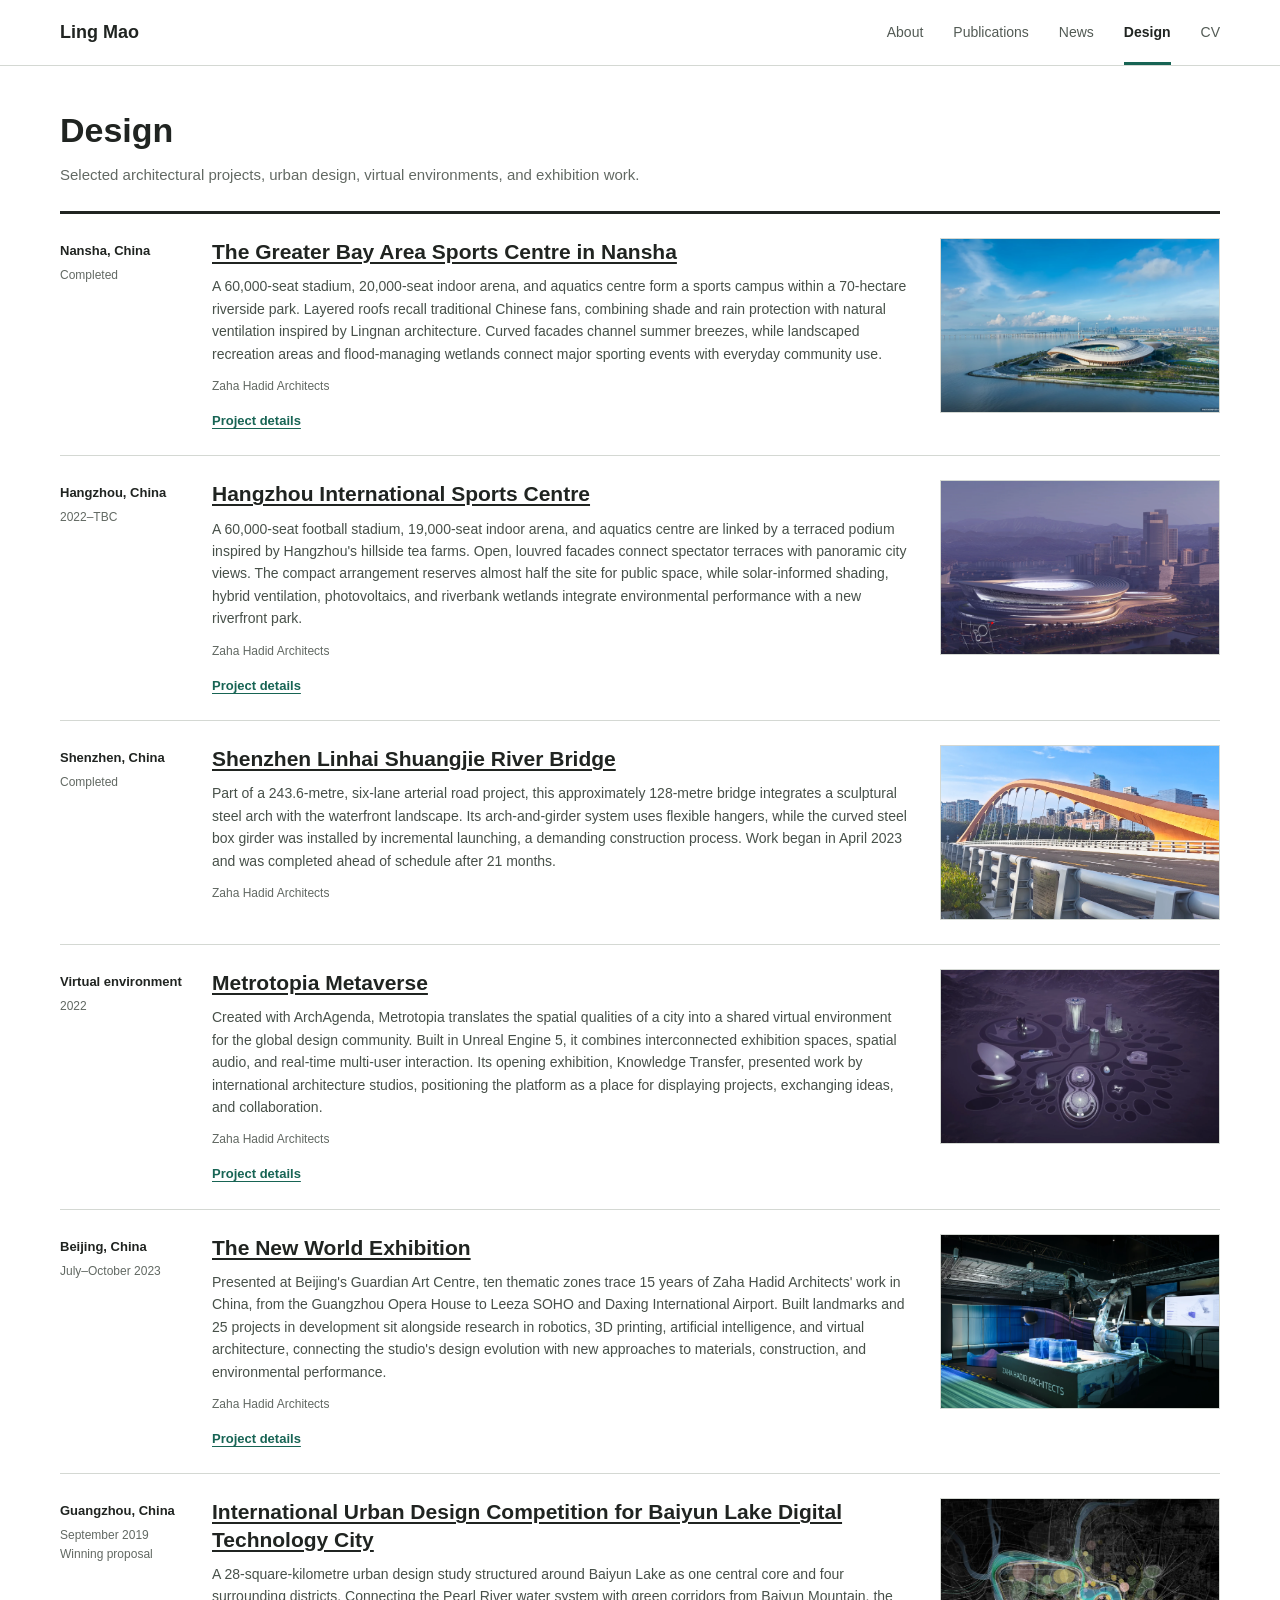
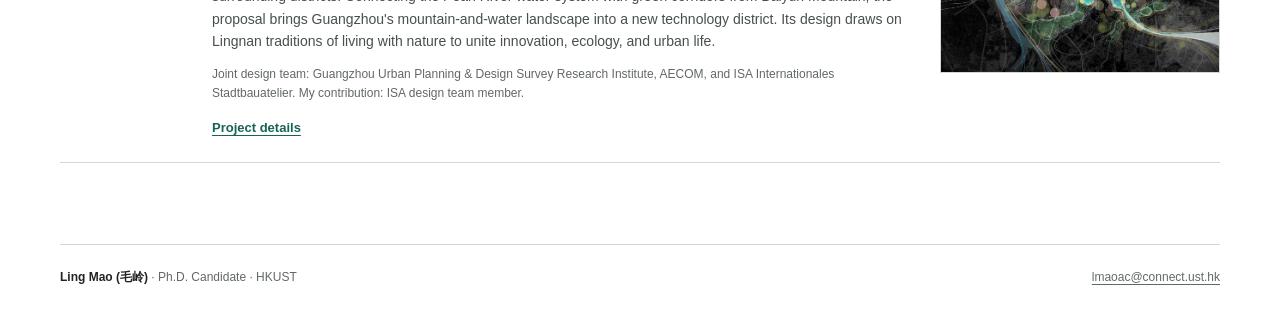
==== Design/index.html @ faff243c "Publish academic homepage" ====
<!doctype html>
<html lang="en">
<head>
  <meta charset="utf-8">
  <meta name="viewport" content="width=device-width, initial-scale=1">
  <meta name="description" content="Ling Mao (毛岭), Ph.D. Candidate at HKUST. Building performance simulation, AI-driven surrogate modeling, BIPV, and low-carbon building design.">
  <title>Design · Ling Mao</title>
  <link rel="icon" href="/favicon.svg" type="image/svg+xml">
  <link rel="stylesheet" href="/assets/styles.css">
</head>
<body>
<header class="site-header"><div class="page-shell header-inner"><a class="site-brand" href="/">Ling Mao</a><nav class="primary-nav" aria-label="Primary navigation"><a href="/">About</a><a href="/Publications/">Publications</a><a href="/News/">News</a><a href="/Design/" aria-current="page">Design</a><a href="/CV/">CV</a></nav></div></header>
<main class="page-shell inner-page"><header class="page-intro"><h1>Design</h1><p>Selected architectural projects, urban design, virtual environments, and exhibition work.</p></header><section class="editorial-list" aria-label="Design projects">
<article class="editorial-row" id="greater-bay-area"><div class="row-meta"><strong>Nansha, China</strong><span>Completed</span></div><div class="row-copy"><h2><a href="https://www.zha.com/projects/architecture/greater-bay-area-sports-centre" target="_blank" rel="noreferrer">The Greater Bay Area Sports Centre in Nansha</a></h2><p>A 60,000-seat stadium, 20,000-seat indoor arena, and aquatics centre form a sports campus within a 70-hectare riverside park. Layered roofs recall traditional Chinese fans, combining shade and rain protection with natural ventilation inspired by Lingnan architecture. Curved facades channel summer breezes, while landscaped recreation areas and flood-managing wetlands connect major sporting events with everyday community use.</p><p class="project-credit">Zaha Hadid Architects</p><a class="text-link" href="https://www.zha.com/projects/architecture/greater-bay-area-sports-centre" target="_blank" rel="noreferrer">Project details</a></div><a class="row-media" href="https://www.zha.com/projects/architecture/greater-bay-area-sports-centre" target="_blank" rel="noreferrer"><img src="/assets/images/design/gba-cover.webp" alt="Waterfront aerial view of the Greater Bay Area Sports Centre in Nansha" loading="lazy" decoding="async"></a></article>
<article class="editorial-row" id="hangzhou"><div class="row-meta"><strong>Hangzhou, China</strong><span>2022–TBC</span></div><div class="row-copy"><h2><a href="https://www.zha.com/projects/architecture/hangzhou-international-sports-centre" target="_blank" rel="noreferrer">Hangzhou International Sports Centre</a></h2><p>A 60,000-seat football stadium, 19,000-seat indoor arena, and aquatics centre are linked by a terraced podium inspired by Hangzhou's hillside tea farms. Open, louvred facades connect spectator terraces with panoramic city views. The compact arrangement reserves almost half the site for public space, while solar-informed shading, hybrid ventilation, photovoltaics, and riverbank wetlands integrate environmental performance with a new riverfront park.</p><p class="project-credit">Zaha Hadid Architects</p><a class="text-link" href="https://www.zha.com/projects/architecture/hangzhou-international-sports-centre" target="_blank" rel="noreferrer">Project details</a></div><a class="row-media" href="https://www.zha.com/projects/architecture/hangzhou-international-sports-centre" target="_blank" rel="noreferrer"><img src="/assets/images/design/hangzhou-cover.webp" alt="Evening rendering of Hangzhou International Sports Centre" loading="lazy" decoding="async"></a></article>
<article class="editorial-row" id="shenzhen-bridge"><div class="row-meta"><strong>Shenzhen, China</strong><span>Completed</span></div><div class="row-copy"><h2><a href="#shenzhen-bridge">Shenzhen Linhai Shuangjie River Bridge</a></h2><p>Part of a 243.6-metre, six-lane arterial road project, this approximately 128-metre bridge integrates a sculptural steel arch with the waterfront landscape. Its arch-and-girder system uses flexible hangers, while the curved steel box girder was installed by incremental launching, a demanding construction process. Work began in April 2023 and was completed ahead of schedule after 21 months.</p><p class="project-credit">Zaha Hadid Architects</p></div><a class="row-media" href="#shenzhen-bridge"><img src="/assets/images/design/bridge-cover.webp" alt="Orange arch and pedestrian walkway at Shenzhen Linhai Shuangjie River Bridge" loading="lazy" decoding="async"></a></article>
<article class="editorial-row" id="metrotopia"><div class="row-meta"><strong>Virtual environment</strong><span>2022</span></div><div class="row-copy"><h2><a href="https://www.zha.com/media-hub/news/2023-06-01-metrotopia-metaverse-virtual-communication-hub" target="_blank" rel="noreferrer">Metrotopia Metaverse</a></h2><p>Created with ArchAgenda, Metrotopia translates the spatial qualities of a city into a shared virtual environment for the global design community. Built in Unreal Engine 5, it combines interconnected exhibition spaces, spatial audio, and real-time multi-user interaction. Its opening exhibition, Knowledge Transfer, presented work by international architecture studios, positioning the platform as a place for displaying projects, exchanging ideas, and collaboration.</p><p class="project-credit">Zaha Hadid Architects</p><a class="text-link" href="https://www.zha.com/media-hub/news/2023-06-01-metrotopia-metaverse-virtual-communication-hub" target="_blank" rel="noreferrer">Project details</a></div><a class="row-media" href="https://www.zha.com/media-hub/news/2023-06-01-metrotopia-metaverse-virtual-communication-hub" target="_blank" rel="noreferrer"><img src="/assets/images/design/metrotopia-cover.webp" alt="Aerial view of Metrotopia’s interconnected virtual exhibition spaces" loading="lazy" decoding="async"></a></article>
<article class="editorial-row" id="new-world"><div class="row-meta"><strong>Beijing, China</strong><span>July–October 2023</span></div><div class="row-copy"><h2><a href="https://www.zha.com/projects/exhibitions/the-new-world-at-guardian-art-centre" target="_blank" rel="noreferrer">The New World Exhibition</a></h2><p>Presented at Beijing's Guardian Art Centre, ten thematic zones trace 15 years of Zaha Hadid Architects' work in China, from the Guangzhou Opera House to Leeza SOHO and Daxing International Airport. Built landmarks and 25 projects in development sit alongside research in robotics, 3D printing, artificial intelligence, and virtual architecture, connecting the studio's design evolution with new approaches to materials, construction, and environmental performance.</p><p class="project-credit">Zaha Hadid Architects</p><a class="text-link" href="https://www.zha.com/projects/exhibitions/the-new-world-at-guardian-art-centre" target="_blank" rel="noreferrer">Project details</a></div><a class="row-media" href="https://www.zha.com/projects/exhibitions/the-new-world-at-guardian-art-centre" target="_blank" rel="noreferrer"><img src="/assets/images/design/new-world-cover.webp" alt="Models and illuminated displays at The New World exhibition" loading="lazy" decoding="async"></a></article>
<article class="editorial-row" id="baiyun-lake"><div class="row-meta"><strong>Guangzhou, China</strong><time datetime="2019-09">September 2019</time><span>Winning proposal</span></div><div class="row-copy"><h2><a href="https://mp.weixin.qq.com/s/2ZsIp60NAsrdpnechp5D-g" target="_blank" rel="noreferrer">International Urban Design Competition for Baiyun Lake Digital Technology City</a></h2><p>A 28-square-kilometre urban design study structured around Baiyun Lake as one central core and four surrounding districts. Connecting the Pearl River water system with green corridors from Baiyun Mountain, the proposal brings Guangzhou's mountain-and-water landscape into a new technology district. Its design draws on Lingnan traditions of living with nature to unite innovation, ecology, and urban life.</p><p class="project-credit">Joint design team: Guangzhou Urban Planning &amp; Design Survey Research Institute, AECOM, and ISA Internationales Stadtbauatelier. My contribution: ISA design team member.</p><a class="text-link" href="https://mp.weixin.qq.com/s/2ZsIp60NAsrdpnechp5D-g" target="_blank" rel="noreferrer">Project details</a></div><a class="row-media" href="https://mp.weixin.qq.com/s/2ZsIp60NAsrdpnechp5D-g" target="_blank" rel="noreferrer"><img src="/assets/images/design/baiyun-cover.png" alt="Urban design concept showing waterways and green corridors around Baiyun Lake in Guangzhou" loading="lazy" decoding="async"></a></article>
</section></main>
<footer class="site-footer page-shell"><p><strong>Ling Mao <span lang="zh-Hans">(毛岭)</span></strong> · Ph.D. Candidate · HKUST</p><p><a href="mailto:lmaoac@connect.ust.hk">lmaoac@connect.ust.hk</a></p></footer>
</body>
</html>
---- assets/styles.css ----
:root {
  --ink: #202421;
  --muted: #626963;
  --accent: #176454;
  --line: #d4d8d3;
  --paper: #fff;
  --wash: #f1f4f1;
  --max: 1160px;
  --sans: Arial, "Helvetica Neue", "Microsoft YaHei", sans-serif;
}
* { box-sizing: border-box; letter-spacing: 0; }
html { scroll-behavior: smooth; scroll-padding-top: 82px; }
body { margin: 0; background: var(--paper); color: var(--ink); font: 15px/1.55 var(--sans); -webkit-font-smoothing: antialiased; }
h1, h2, h3, p, figure { margin: 0; }
h1, h2, h3 { text-wrap: pretty; }
img { display: block; max-width: 100%; }
a { color: inherit; text-underline-offset: 3px; text-decoration-thickness: 1px; }
a:hover { color: var(--accent); }
a:focus-visible, summary:focus-visible { outline: 2px solid var(--accent); outline-offset: 5px; }
.page-shell { width: min(calc(100% - 64px), var(--max)); margin-inline: auto; }
.site-header { position: sticky; top: 0; z-index: 10; background: #fff; border-bottom: 1px solid var(--line); }
.header-inner { display: flex; min-height: 65px; align-items: center; justify-content: space-between; gap: 32px; }
.site-brand { text-decoration: none; font-size: 18px; font-weight: 700; }
.primary-nav { display: flex; gap: 30px; align-self: stretch; }
.primary-nav a { display: flex; align-items: center; color: #535b55; font-size: 14px; text-decoration: none; border-bottom: 3px solid transparent; padding-top: 3px; }
.primary-nav a[aria-current="page"], .primary-nav a.active { color: var(--ink); border-bottom-color: var(--accent); font-weight: 700; }
.primary-nav a:hover { color: var(--accent); }
.kicker, .eyebrow, .section-index { font-size: 12px; line-height: 1.4; font-weight: 700; color: var(--accent); }
.about-opening { background: var(--wash); padding: 38px 0 34px; }
.about-heading h1 { font-size: 46px; font-weight: 700; line-height: 1.15; }
.current-role { margin-top: 12px; font-size: 15px; line-height: 1.6; font-weight: 600; color: var(--accent); }
.about-columns { display: grid; grid-template-columns: minmax(0, 1.8fr) minmax(300px, 1fr); gap: 48px; align-items: start; }
.profile-main { min-width: 0; }
.biography { margin-top: 22px; }
.biography p { max-width: 710px; font-size: 15px; line-height: 1.65; }
.biography strong { font-weight: 700; color: var(--ink); }
.research-interests { padding-top: 6px; }
.research-interests h2 { font-size: 17px; font-weight: 700; margin-bottom: 14px; }
.research-interests ul { padding: 0; margin: 0; list-style: none; }
.research-interests li { position: relative; padding: 7px 0 7px 14px; font-size: 15px; line-height: 1.5; }
.research-interests li::before { content: ""; position: absolute; left: 0; top: 11px; width: 2px; height: 14px; background: #8ba79b; }
.research-interests li:nth-child(even)::before { background: #a2b0bb; }
.contact-line { display: flex; flex-wrap: wrap; align-items: center; gap: 8px 16px; margin-top: 15px; }
.contact-line a { font-size: 13px; color: #46594e; text-decoration-color: #a8b5ac; }
.contact-line .email-link { color: var(--accent); font-weight: 700; }
.home-section { padding-top: 24px; padding-bottom: 12px; }
.section-heading { display: flex; align-items: baseline; justify-content: space-between; gap: 20px; margin-bottom: 19px; border-top: 3px solid var(--ink); padding-top: 12px; }
.section-heading h2 { font-size: 23px; line-height: 1.2; font-weight: 700; }
.section-heading > a { font-size: 13px; color: var(--accent); font-weight: 700; white-space: nowrap; }
.preview-grid { display: grid; grid-template-columns: repeat(3, minmax(0, 1fr)); gap: 22px; }
.preview-item { display: flex; flex-direction: column; min-width: 0; padding-bottom: 4px; }
.preview-media, .row-media { aspect-ratio: 16 / 10; background: #f8f9f7; border: 1px solid var(--line); overflow: hidden; display: block; }
.preview-media img, .row-media img { height: 100%; width: 100%; object-fit: cover; object-position: center; }
.preview-media.scientific img, .row-media.scientific img { object-fit: contain; padding: 9px; background: #fff; }
.preview-media img[src*="environment-cover"], .row-media img[src*="environment-cover"] { object-position: 50% 35%; }
.preview-media img[src*="zcbe-2026"], .row-media img[src*="zcbe-2026"] { object-position: 50% 56%; }
.preview-item h3 { margin-top: 13px; font-size: 18px; font-weight: 700; line-height: 1.32; }
.preview-item h3 a { text-decoration: underline; }
.preview-item p { margin-top: 10px; font-size: 14px; line-height: 1.5; color: #4a524c; }
.preview-item .preview-meta { font-size: 12px; color: var(--muted); padding-top: 17px; margin-top: auto; }
.preview-meta > span { display: block; }
.preview-item .publication-meta { display: flex; flex-wrap: wrap; gap: 6px 18px; align-items: baseline; }
.inner-page { padding-top: 37px; padding-bottom: 65px; min-height: calc(100vh - 170px); }
.page-intro { margin-bottom: 25px; }
.page-intro h1 { font-size: 34px; line-height: 1.2; margin: 7px 0 12px; font-weight: 700; }
.page-intro p:last-child { max-width: 730px; color: var(--muted); }
.editorial-list { border-top: 3px solid var(--ink); }
.editorial-row { display: grid; grid-template-columns: 122px minmax(0, 1fr) 280px; gap: 30px; align-items: start; padding: 24px 0; border-bottom: 1px solid var(--line); scroll-margin-top: 86px; }
.row-meta { font-size: 12px; line-height: 1.6; color: var(--muted); padding-top: 3px; }
.row-meta strong { display: block; font-size: 13px; color: var(--ink); margin-bottom: 4px; }
.row-meta time, .row-meta span { display: block; }
.row-meta .journal-name { margin-top: 10px; font-size: 13px; line-height: 1.5; font-style: italic; color: var(--ink); }
.row-copy { min-width: 0; }
.row-copy h2 { font-size: 21px; font-weight: 700; line-height: 1.3; margin: 0 0 10px; }
.row-copy h2 a { text-decoration: underline; }
.row-copy h2.title-underlined { text-decoration: underline; text-decoration-thickness: 1px; text-underline-offset: 3px; }
.row-copy > p { color: #475049; font-size: 14px; line-height: 1.6; }
.row-copy .publication-authors { margin-bottom: 12px; font-size: 13px; line-height: 1.6; color: var(--muted); }
.publication-authors strong { color: var(--ink); }
.row-copy .text-link { display: inline-block; margin-top: 15px; font-size: 13px; font-weight: 700; color: var(--accent); }
.publication-links { display: flex; flex-wrap: wrap; gap: 8px 22px; margin-top: 15px; }
.publication-links .text-link { margin-top: 0; }
.row-copy .project-credit { font-size: 12px; color: var(--muted); margin-top: 12px; }
.row-media { width: 100%; }
.site-footer { display: flex; justify-content: space-between; gap: 25px; border-top: 1px solid var(--line); margin-top: 16px; padding-block: 23px; color: var(--muted); font-size: 12px; }
.site-footer strong { color: var(--ink); }
.cv-intro { display: flex; align-items: center; justify-content: space-between; gap: 24px; }
.solid-link { display: inline-flex; align-items: center; gap: 8px; background: var(--accent); color: #fff; padding: 10px 16px; font-size: 13px; font-weight: 700; text-decoration: none; }
.solid-link:hover { background: var(--ink); color: #fff; }
.cv-layout { border-top: 3px solid var(--ink); padding-top: 28px; }
.cv-group { display: grid; grid-template-columns: repeat(2, minmax(0, 1fr)); gap: 56px; align-items: start; }
.cv-group + .cv-group { margin-top: 28px; padding-top: 28px; border-top: 1px solid var(--line); }
.cv-column, .cv-section { min-width: 0; }
.cv-section > h2 { font-size: 20px; line-height: 1.4; color: var(--ink); margin-bottom: 14px; text-decoration: underline; text-decoration-thickness: 1px; text-underline-offset: 5px; }
.cv-bibliography { margin: 0; padding: 0; list-style: none; }
.cv-bibliography li { padding: 10px 0; font-size: 15px; line-height: 1.65; }
.cv-bibliography a { text-decoration-color: #a2afa5; }
.presentation-title { text-decoration: underline; text-decoration-color: #a2afa5; text-decoration-thickness: 1px; text-underline-offset: 3px; }
.cv-entry .cv-role { color: var(--accent); font-weight: 700; }
.cv-entry .cv-grade { margin-top: 5px; color: var(--ink); }
.cv-column > .cv-section + .cv-section { margin-top: 28px; }
.cv-entry { padding: 12px 0; }
.cv-entry time { display: block; margin-bottom: 5px; font-size: 12px; color: var(--muted); }
.cv-entry h3 { font-size: 17px; line-height: 1.35; margin-bottom: 5px; }
.cv-entry p { font-size: 14px; color: var(--muted); }
.compact-lines p { display: grid; grid-template-columns: 46px minmax(0, 1fr); gap: 16px; padding: 6px 0; font-size: 14px; }
.compact-lines time { font-size: 12px; color: var(--muted); }
.skill-lines p { display: grid; grid-template-columns: 150px minmax(0, 1fr); gap: 20px; padding: 6px 0; font-size: 14px; }
.skill-lines span { color: var(--muted); }
@media (max-width: 1000px) {
  .cv-group { gap: 32px; }
  .editorial-row { grid-template-columns: minmax(0, 1fr) 230px; gap: 10px 22px; }
  .row-meta { grid-column: 1 / -1; display: flex; flex-wrap: wrap; align-items: baseline; gap: 5px 14px; }
  .row-meta strong { margin: 0; }
  .row-meta .journal-name { flex-basis: 100%; margin-top: 0; }
  .about-columns { gap: 28px; }
  .preview-item h3 { font-size: 17px; }
}
@media (max-width: 760px) {
  .cv-group { grid-template-columns: 1fr; gap: 28px; }
  .cv-group + .cv-group { margin-top: 28px; }
  .page-shell { width: calc(100% - 36px); }
  .header-inner { min-height: 60px; gap: 16px; }
  .site-brand { font-size: 16px; }
  .primary-nav { gap: 17px; }
  .primary-nav a { font-size: 13px; }
  .about-opening { padding: 27px 0 25px; }
  .about-heading h1 { font-size: 40px; }
  .about-columns { grid-template-columns: 1fr; gap: 24px; }
  .research-interests { padding: 0; }
  .research-interests ul { display: grid; grid-template-columns: 1fr 1fr; gap: 0 16px; }
  .contact-line { gap: 8px 16px; }
  .section-heading h2 { font-size: 22px; }
  .preview-grid { grid-template-columns: 1fr 1fr; gap: 25px 18px; }
  .preview-item:last-child { grid-column: 1 / -1; display: grid; grid-template-columns: 1fr 1fr; gap: 0 18px; align-content: start; }
  .preview-item:last-child .preview-media { grid-row: 1 / 4; }
  .preview-item:last-child h3 { margin-top: 0; }
  .preview-item:last-child .preview-meta { margin: 0; }
  .editorial-row { grid-template-columns: minmax(0, 1fr) 200px; gap: 10px 22px; }
  .row-copy h2 { font-size: 20px; }
  .cv-intro { display: block; }
  .cv-intro .solid-link { margin-top: 20px; }
}
@media (max-width: 540px) {
  .header-inner { flex-direction: column; align-items: flex-start; gap: 5px; padding-top: 13px; }
  .primary-nav { gap: 0; width: 100%; justify-content: space-between; }
  .primary-nav a { padding: 11px 0 10px; }
  .current-role { margin-top: 10px; font-size: 14px; }
  .about-heading h1 { font-size: 36px; }
  .research-interests ul { grid-template-columns: 1fr; }
  .biography p { font-size: 14px; }
  .section-heading h2 { font-size: 21px; }
  .section-heading { gap: 12px; }
  .section-heading > a { font-size: 12px; }
  .preview-grid { grid-template-columns: 1fr; }
  .preview-item:last-child { display: flex; grid-column: auto; }
  .preview-item:last-child h3 { margin-top: 13px; }
  .preview-item h3 { font-size: 18px; }
  .preview-item .preview-meta { margin-top: 0; }
  .home-section { padding-top: 22px; padding-bottom: 10px; }
  .editorial-row { grid-template-columns: 1fr; gap: 13px; padding-block: 23px; }
  .row-meta { grid-column: auto; }
  .row-media { max-width: 100%; }
  .row-copy h2 { font-size: 20px; }
  .inner-page { padding-top: 26px; }
  .page-intro h1 { font-size: 30px; }
  .site-footer { flex-direction: column; gap: 6px; }
  .skill-lines p { grid-template-columns: 1fr; gap: 4px; }
}
@media (prefers-reduced-motion: reduce) { html { scroll-behavior: auto; } }
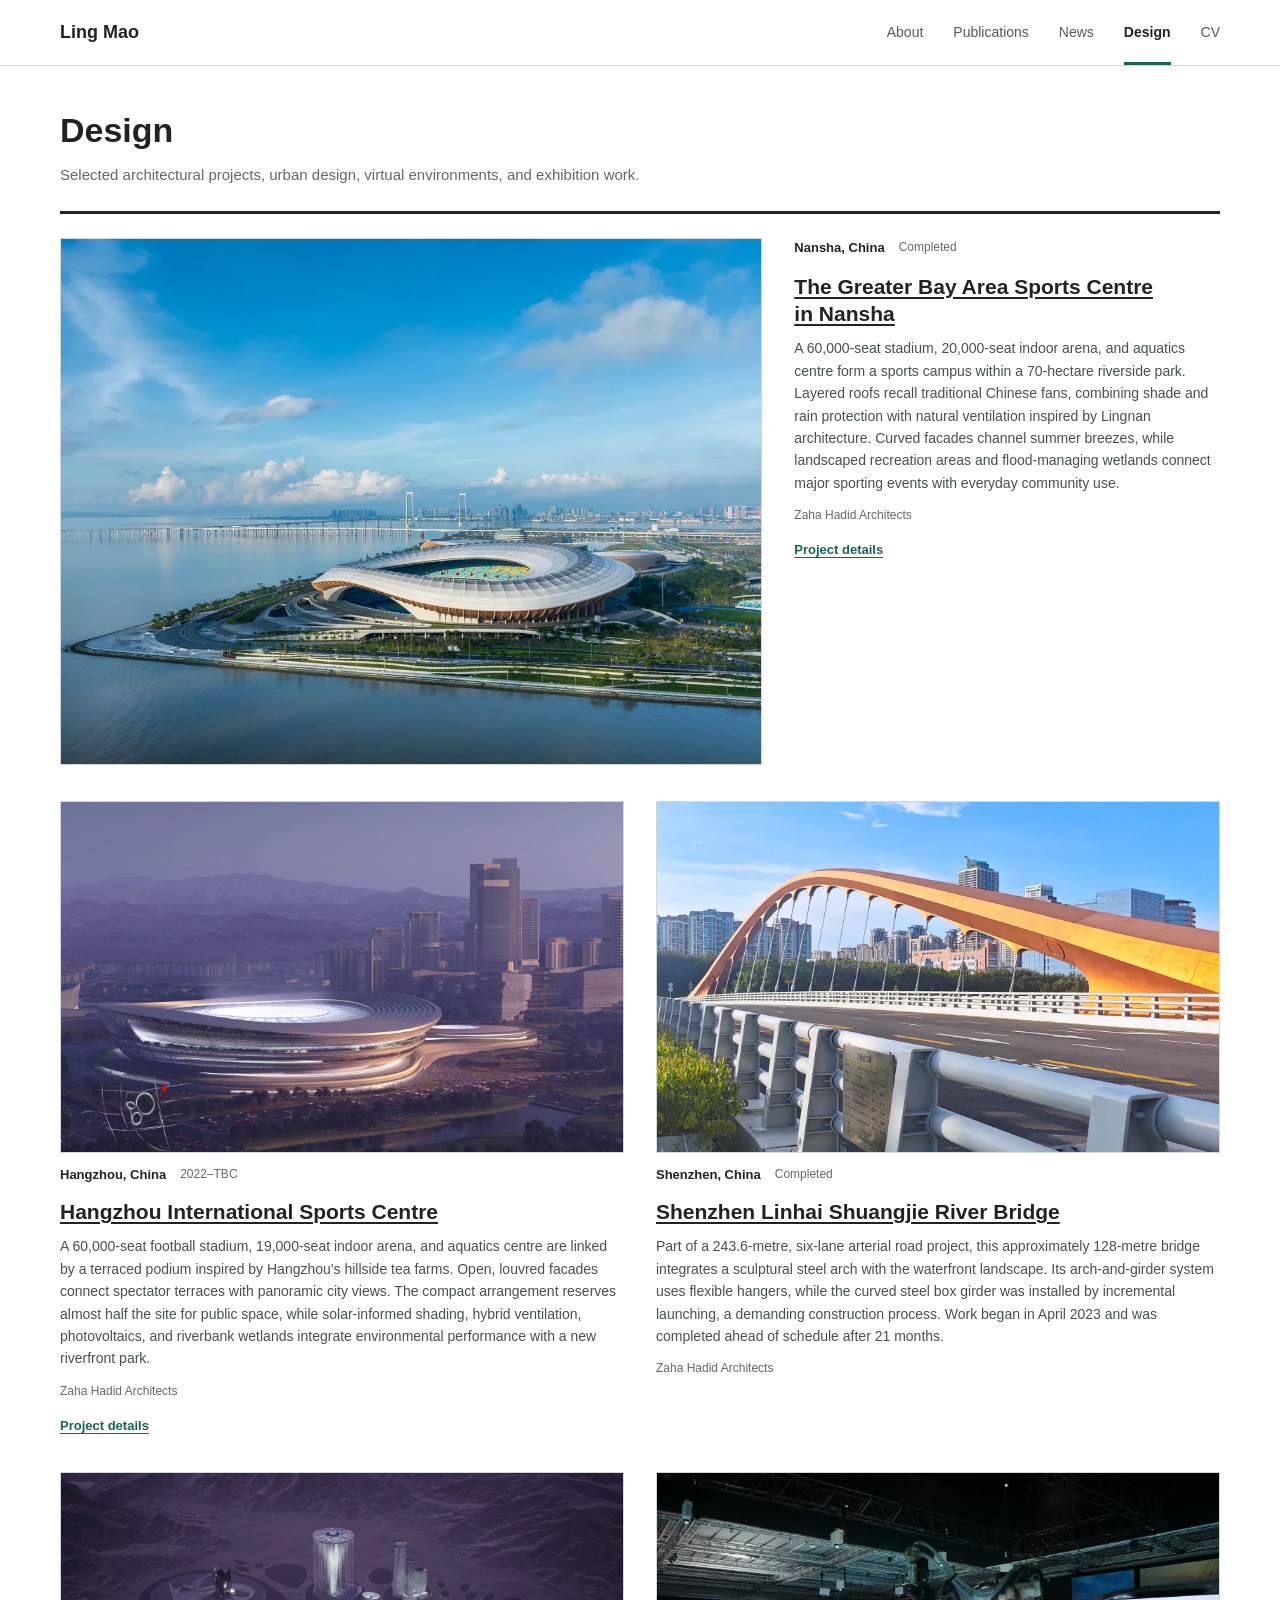
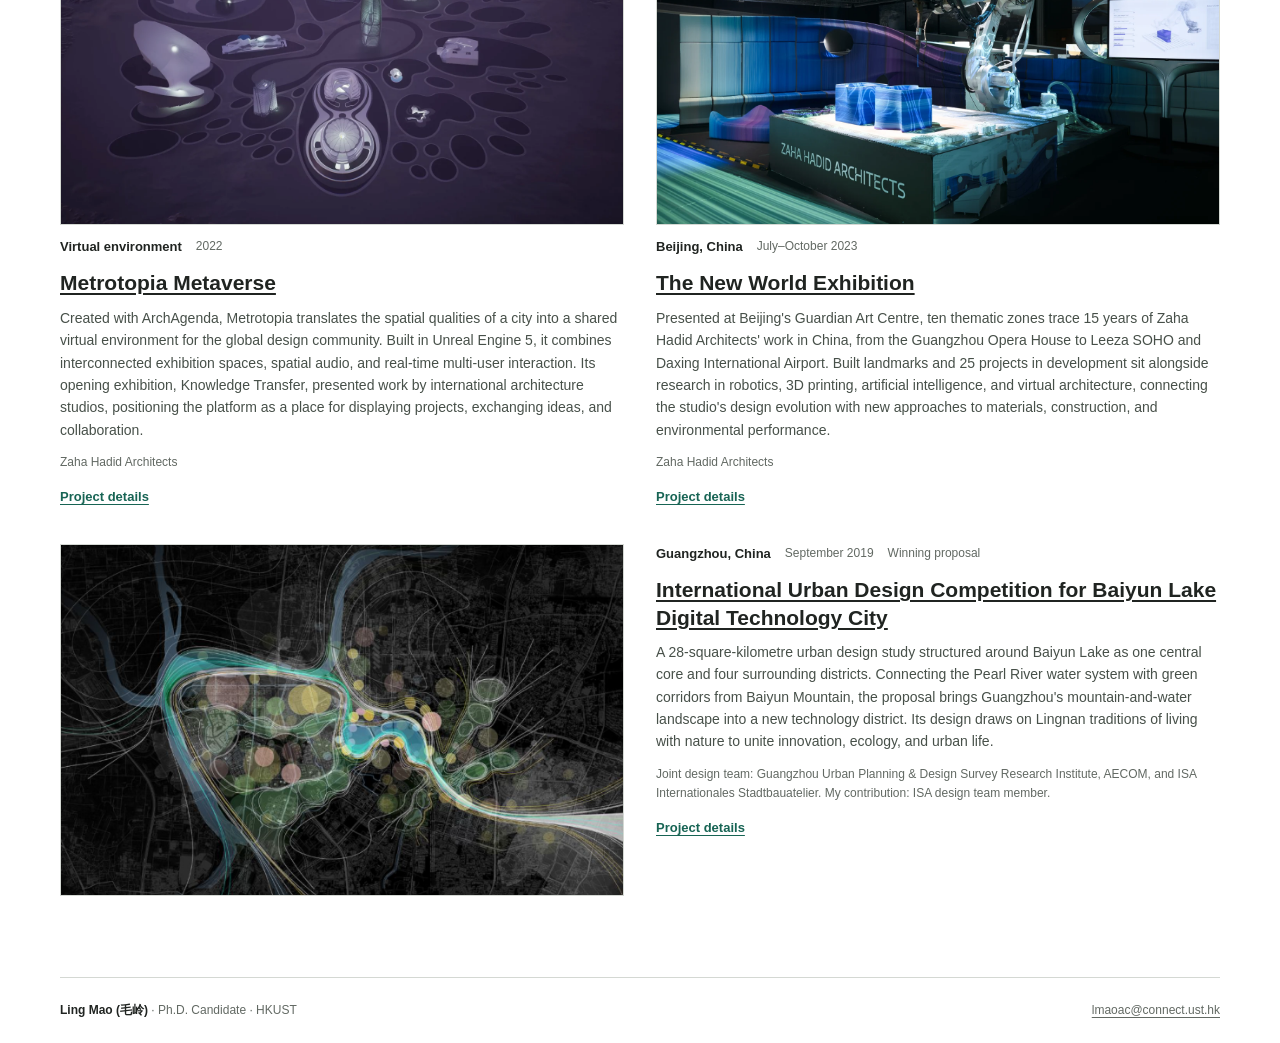
==== commit df32cfda: "Add CSU doctoral forum news and image-led Design layout" ====
--- a/Design/index.html
+++ b/Design/index.html
@@ -10,7 +10,7 @@
 </head>
 <body>
 <header class="site-header"><div class="page-shell header-inner"><a class="site-brand" href="/">Ling Mao</a><nav class="primary-nav" aria-label="Primary navigation"><a href="/">About</a><a href="/Publications/">Publications</a><a href="/News/">News</a><a href="/Design/" aria-current="page">Design</a><a href="/CV/">CV</a></nav></div></header>
-<main class="page-shell inner-page"><header class="page-intro"><h1>Design</h1><p>Selected architectural projects, urban design, virtual environments, and exhibition work.</p></header><section class="editorial-list" aria-label="Design projects">
+<main class="page-shell inner-page"><header class="page-intro"><h1>Design</h1><p>Selected architectural projects, urban design, virtual environments, and exhibition work.</p></header><section class="editorial-list design-list" aria-label="Design projects">
 <article class="editorial-row" id="greater-bay-area"><div class="row-meta"><strong>Nansha, China</strong><span>Completed</span></div><div class="row-copy"><h2><a href="https://www.zha.com/projects/architecture/greater-bay-area-sports-centre" target="_blank" rel="noreferrer">The Greater Bay Area Sports Centre in Nansha</a></h2><p>A 60,000-seat stadium, 20,000-seat indoor arena, and aquatics centre form a sports campus within a 70-hectare riverside park. Layered roofs recall traditional Chinese fans, combining shade and rain protection with natural ventilation inspired by Lingnan architecture. Curved facades channel summer breezes, while landscaped recreation areas and flood-managing wetlands connect major sporting events with everyday community use.</p><p class="project-credit">Zaha Hadid Architects</p><a class="text-link" href="https://www.zha.com/projects/architecture/greater-bay-area-sports-centre" target="_blank" rel="noreferrer">Project details</a></div><a class="row-media" href="https://www.zha.com/projects/architecture/greater-bay-area-sports-centre" target="_blank" rel="noreferrer"><img src="/assets/images/design/gba-cover.webp" alt="Waterfront aerial view of the Greater Bay Area Sports Centre in Nansha" loading="lazy" decoding="async"></a></article>
 <article class="editorial-row" id="hangzhou"><div class="row-meta"><strong>Hangzhou, China</strong><span>2022–TBC</span></div><div class="row-copy"><h2><a href="https://www.zha.com/projects/architecture/hangzhou-international-sports-centre" target="_blank" rel="noreferrer">Hangzhou International Sports Centre</a></h2><p>A 60,000-seat football stadium, 19,000-seat indoor arena, and aquatics centre are linked by a terraced podium inspired by Hangzhou's hillside tea farms. Open, louvred facades connect spectator terraces with panoramic city views. The compact arrangement reserves almost half the site for public space, while solar-informed shading, hybrid ventilation, photovoltaics, and riverbank wetlands integrate environmental performance with a new riverfront park.</p><p class="project-credit">Zaha Hadid Architects</p><a class="text-link" href="https://www.zha.com/projects/architecture/hangzhou-international-sports-centre" target="_blank" rel="noreferrer">Project details</a></div><a class="row-media" href="https://www.zha.com/projects/architecture/hangzhou-international-sports-centre" target="_blank" rel="noreferrer"><img src="/assets/images/design/hangzhou-cover.webp" alt="Evening rendering of Hangzhou International Sports Centre" loading="lazy" decoding="async"></a></article>
 <article class="editorial-row" id="shenzhen-bridge"><div class="row-meta"><strong>Shenzhen, China</strong><span>Completed</span></div><div class="row-copy"><h2><a href="#shenzhen-bridge">Shenzhen Linhai Shuangjie River Bridge</a></h2><p>Part of a 243.6-metre, six-lane arterial road project, this approximately 128-metre bridge integrates a sculptural steel arch with the waterfront landscape. Its arch-and-girder system uses flexible hangers, while the curved steel box girder was installed by incremental launching, a demanding construction process. Work began in April 2023 and was completed ahead of schedule after 21 months.</p><p class="project-credit">Zaha Hadid Architects</p></div><a class="row-media" href="#shenzhen-bridge"><img src="/assets/images/design/bridge-cover.webp" alt="Orange arch and pedestrian walkway at Shenzhen Linhai Shuangjie River Bridge" loading="lazy" decoding="async"></a></article>
--- a/assets/styles.css
+++ b/assets/styles.css
@@ -78,8 +78,8 @@
 .row-copy .publication-authors { margin-bottom: 12px; font-size: 13px; line-height: 1.6; color: var(--muted); }
 .publication-authors strong { color: var(--ink); }
 .row-copy .text-link { display: inline-block; margin-top: 15px; font-size: 13px; font-weight: 700; color: var(--accent); }
-.publication-links { display: flex; flex-wrap: wrap; gap: 8px 22px; margin-top: 15px; }
-.publication-links .text-link { margin-top: 0; }
+.publication-links, .news-links { display: flex; flex-wrap: wrap; gap: 8px 22px; margin-top: 15px; }
+.publication-links .text-link, .news-links .text-link { margin-top: 0; }
 .row-copy .project-credit { font-size: 12px; color: var(--muted); margin-top: 12px; }
 .row-media { width: 100%; }
 .site-footer { display: flex; justify-content: space-between; gap: 25px; border-top: 1px solid var(--line); margin-top: 16px; padding-block: 23px; color: var(--muted); font-size: 12px; }
@@ -168,3 +168,32 @@
   .skill-lines p { grid-template-columns: 1fr; gap: 4px; }
 }
 @media (prefers-reduced-motion: reduce) { html { scroll-behavior: auto; } }
+
+/* Keep the image-led Design archive independent of other page layouts. */
+.design-list { display: grid; grid-template-columns: repeat(2, minmax(0, 1fr)); gap: 36px 32px; padding-top: 24px; }
+.design-list .editorial-row { display: flex; flex-direction: column; gap: 12px; padding: 0; border: 0; min-width: 0; }
+.design-list .row-media { order: -1; aspect-ratio: 16 / 10; }
+.design-list .row-meta { display: flex; flex-wrap: wrap; gap: 4px 14px; padding: 0; }
+.design-list .row-meta strong { margin: 0; }
+.design-list .editorial-row:first-child { grid-column: 1 / -1; display: grid; grid-template-columns: minmax(0, 1.65fr) minmax(0, 1fr); grid-template-rows: auto 1fr; gap: 14px 32px; }
+.design-list .editorial-row:first-child .row-media { grid-column: 1; grid-row: 1 / 3; aspect-ratio: 4 / 3; }
+.design-list .editorial-row:first-child .row-meta { grid-column: 2; grid-row: 1; }
+.design-list .editorial-row:first-child .row-copy { grid-column: 2; grid-row: 2; }
+.design-list .editorial-row:last-child { grid-column: 1 / -1; display: grid; grid-template-columns: repeat(2, minmax(0, 1fr)); grid-template-rows: auto 1fr; gap: 12px 32px; }
+.design-list .editorial-row:last-child .row-media { grid-column: 1; grid-row: 1 / 3; }
+.design-list .editorial-row:last-child .row-meta { grid-column: 2; grid-row: 1; }
+.design-list .editorial-row:last-child .row-copy { grid-column: 2; grid-row: 2; }
+@media (max-width: 1000px) {
+  .design-list .editorial-row:first-child { grid-template-columns: minmax(0, 1.35fr) minmax(0, 1fr); gap: 14px 24px; }
+  .design-list .editorial-row:first-child .row-meta { grid-column: 2; }
+  .design-list .editorial-row:first-child .row-media { height: 100%; min-height: 330px; }
+}
+@media (max-width: 760px) {
+  .design-list { gap: 30px 24px; }
+  .design-list .editorial-row:first-child, .design-list .editorial-row:last-child { display: flex; }
+  .design-list .editorial-row:first-child .row-media { aspect-ratio: 16 / 10; height: auto; min-height: 0; }
+}
+@media (max-width: 540px) {
+  .design-list { grid-template-columns: 1fr; }
+  .design-list .editorial-row:first-child, .design-list .editorial-row:last-child { grid-column: auto; }
+}
